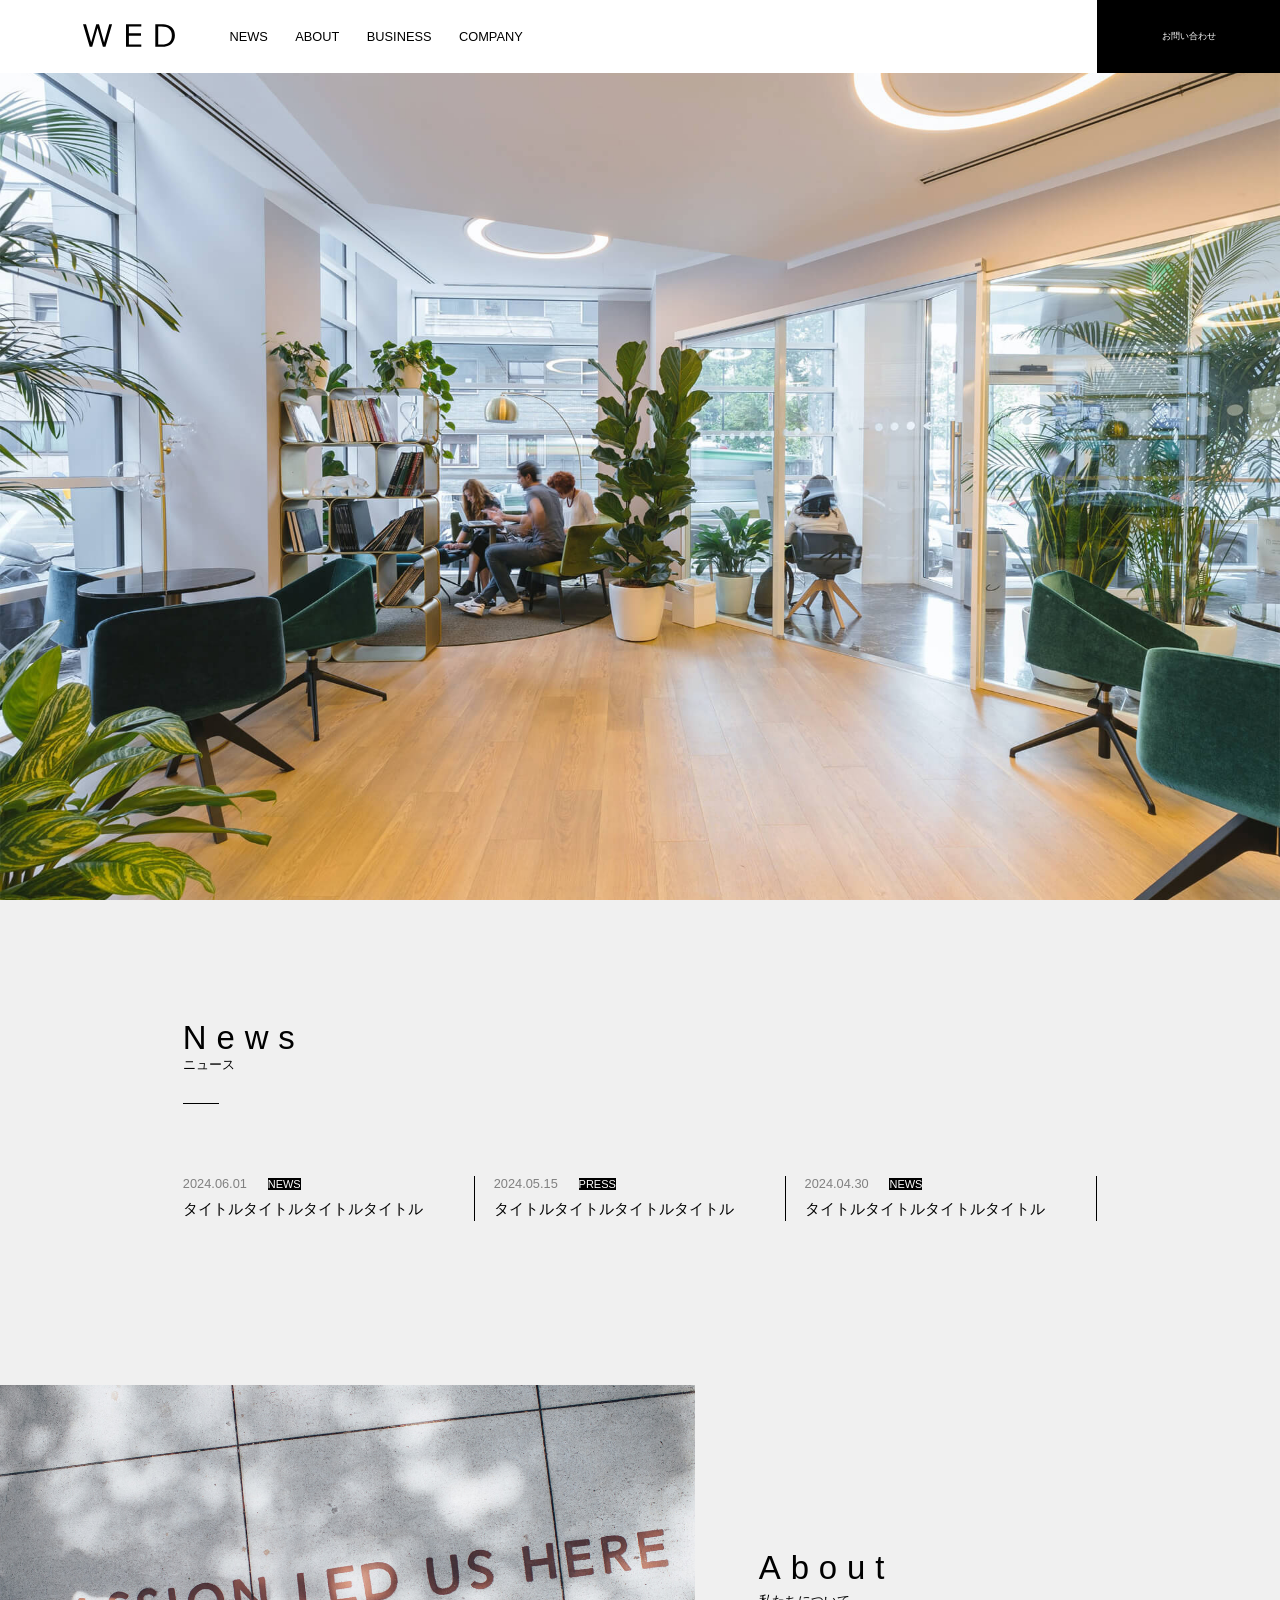
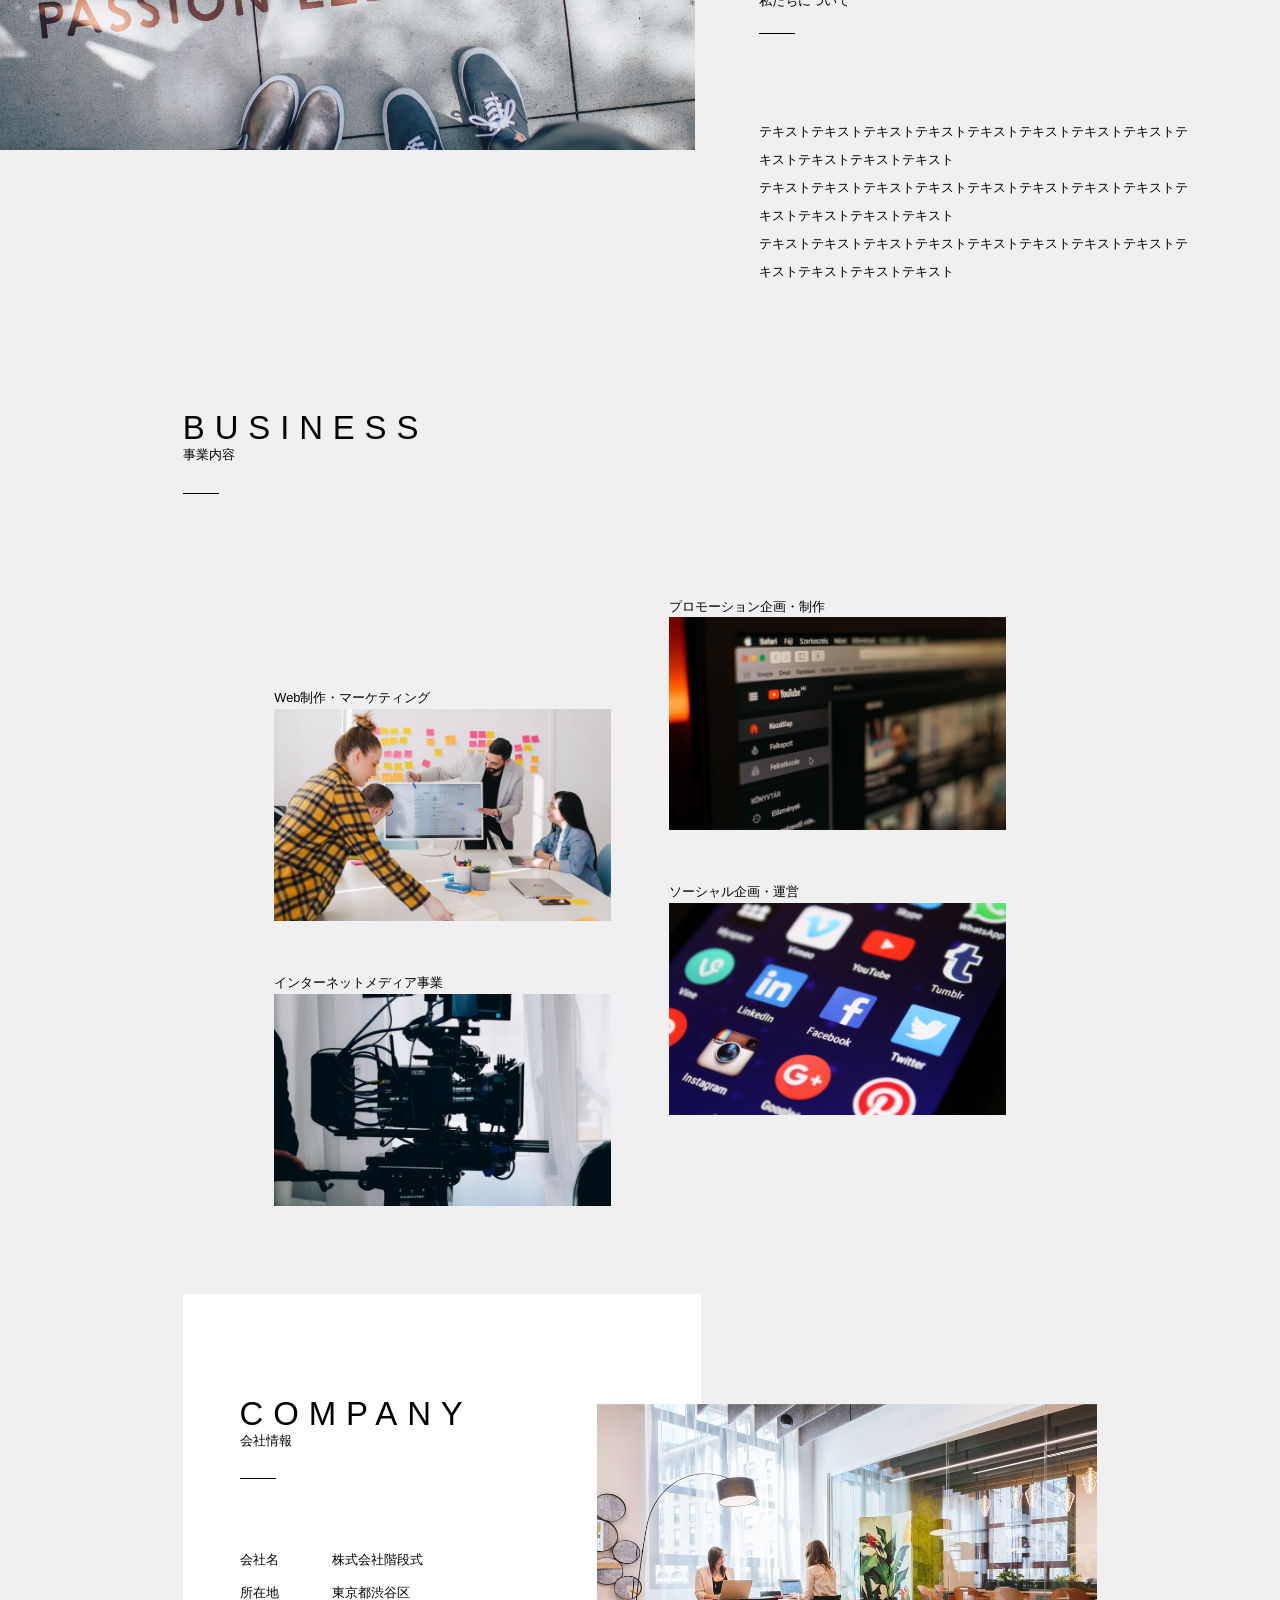
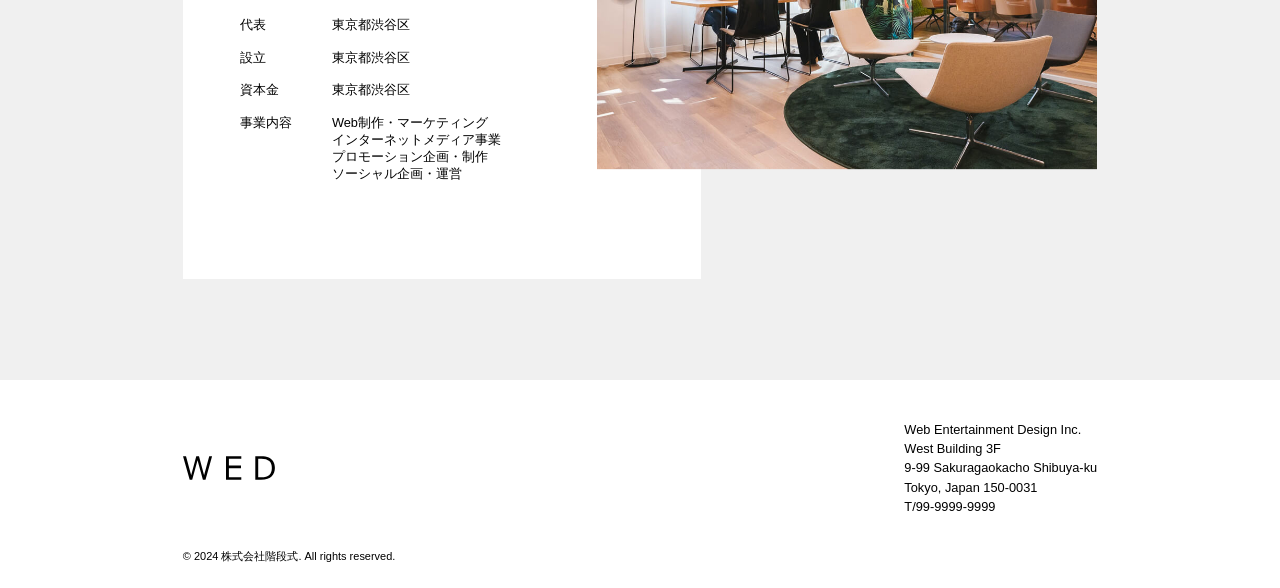
==== index.html @ 24667e14 "Initial commit: WordPress theme Code_Jump_Office_Kaidan Co-Authored-By: Claude Sonnet 4.6 <noreply@a" ====
<!doctype html>
<html lang="ja">
  <head>
    <meta charset="UTF-8" />
    <meta name="viewport" content="width=device-width, initial-scale=1.0" />
    <title>オフィス　階段式</title>
    <link rel="stylesheet" href="css/reset.css" />
    <link rel="stylesheet" href="css/style.css" />
    <link rel="stylesheet" href="css/work.css" />
  </head>
  <body>
    <header class="header_area">
      <h1 class="header_logo">
        <img src="img/logo.svg" alt="ロゴ" />
      </h1>
      <nav class="header_nav">
        <ul class="header_list">
          <li class="header_item"><a href="#" class="header_link">NEWS</a></li>
          <li class="header_item"><a href="#" class="header_link">ABOUT</a></li>
          <li class="header_item"><a href="#" class="header_link">BUSINESS</a></li>
          <li class="header_item"><a href="#" class="header_link">COMPANY</a></li>
        </ul>
      </nav>
      <!-- お問い合わせ -->
      <a href="#" class="header_button">お問い合わせ</a>
    </header>
    <!-- ===============================================
     メインビジュアル
     =============================================== -->
    <section class="mainvisual_area">
      <img src="img/mainvisual.jpg" alt="オフィスの画像" />
    </section>
    <!-- ===============================================
     ニュースエリア
     =============================================== -->
    <main>
      <section class="news_area">
        <h2 class="title">News</h2>
        <p class="subTitle">ニュース</p>
        <ul class="news_list">
          <li class="news_item">
            <a href="#" class="news_link">
              <time datetime="2024-06-01" class="news_date">2024.06.01</time>
              <span class="news_category">NEWS</span>
              <p class="news_text">タイトルタイトルタイトルタイトル</p>
            </a>
          </li>
          <li class="news_item">
            <a href="#" class="news_link">
              <time datetime="2024-05-15" class="news_date">2024.05.15</time>
              <span class="news_category">PRESS</span>
              <p class="news_text">タイトルタイトルタイトルタイトル</p>
            </a>
          </li>
          <li class="news_item">
            <a href="#" class="news_link">
              <time datetime="2024-04-30" class="news_date">2024.04.30</time>
              <span class="news_category">NEWS</span>
              <p class="news_text">タイトルタイトルタイトルタイトル</p>
            </a>
          </li>
        </ul>
      </section>

      <!-- ===============================================
      ABOUT
      =============================================== -->
      <section class="about_area">
        <img src="img/about.jpg" alt="地面に靴" />
        <div class="about_textArea">
          <h2 class="title">About</h2>
          <p class="subTitle">私たちについて</p>
          <p>テキストテキストテキストテキストテキストテキストテキストテキストテキストテキストテキストテキスト</p>

          <p>テキストテキストテキストテキストテキストテキストテキストテキストテキストテキストテキストテキスト</p>

          <p>テキストテキストテキストテキストテキストテキストテキストテキストテキストテキストテキストテキスト</p>
        </div>
      </section>
      <!-- ===============================================
      BUSINESS
      =============================================== -->
      <section class="business_area">
        <h2 class="title">BUSINESS</h2>
        <p class="subTitle">事業内容</p>
        <div class="business_list">
          <div class="business_item">
            <p class="business_name">Web制作・マーケティング</p>
            <img class="business_img" src="img/business1.jpg" alt="事業内容の画像" />
          </div>
          <div class="business_item">
            <p class="business_name">プロモーション企画・制作</p>
            <img class="business_img" src="img/business2.jpg" alt="事業内容の画像" />
          </div>

          <div class="business_item">
            <p class="business_name">インターネットメディア事業</p>
            <img class="business_img" src="img/business3.jpg" alt="事業内容の画像" />
          </div>

          <div class="business_item">
            <p class="business_name">ソーシャル企画・運営</p>
            <img class="business_img" src="img/business4.jpg" alt="事業内容の画像" />
          </div>
        </div>
      </section>

      <!-- ===============================================
       COMPANY
       =============================================== -->
      <section class="company_area">
        <!-- 会社情報 -->
        <div class="company_info">
          <h2 class="title">COMPANY</h2>
          <p class="subTitle">会社情報</p>
          <dl class="company_wrapper">
            <dt class="company_title">会社名</dt>
            <dd class="company_detail">株式会社階段式</dd>
            <dt class="company_title">所在地</dt>
            <dd class="company_detail">東京都渋谷区</dd>
            <dt class="company_title">代表</dt>
            <dd class="company_detail">東京都渋谷区</dd>
            <dt class="company_title">設立</dt>
            <dd class="company_detail">東京都渋谷区</dd>
            <dt class="company_title">資本金</dt>
            <dd class="company_detail">東京都渋谷区</dd>
            <dt class="company_title">事業内容</dt>
            <dd class="company_detail">Web制作・マーケティング<br />インターネットメディア事業<br />プロモーション企画・制作<br />ソーシャル企画・運営</dd>
          </dl>
          <img class="company_img" src="img/company.jpg" alt="会社の画像" />
        </div>
      </section>
    </main>
    <!-- ===============================================
       フッター
       =============================================== -->
    <footer class="footer_area">
      <div class="footer_wrapper">
        <img class="footer_logo" src="img/logo.svg" alt="ロゴ" />
        <div class="footer_text">Web Entertainment Design Inc.<br />West Building 3F<br />9-99 Sakuragaokacho Shibuya-ku<br />Tokyo, Japan 150-0031<br />T/99-9999-9999</div>
      </div>
      <p class="copyright">© 2024 株式会社階段式. All rights reserved.</p>
    </footer>
  </body>
</html>
---- css/style.css ----
/*
Theme Name: 
*/

html {
  font-size: calc(10 / 1400 * 100vw);
  /* 画面幅1280pxで10px*/
}
:root {
}
/* 
Regular 400
Medium 500
SemiBold 600
Bold 700
ExtraBold 800
*/
img {
  width: 100%;
  object-fit: cover;
}

.sp_only {
  display: none;
}
/* <!-- メインビジュアルここから --> */
.ar_main_img {
  height: 37rem;
  object-fit: cover;
}
/* <!-- メインビジュアルここまで --> */
@media screen and (max-width: 699.98px) {
  html {
    font-size: calc(10 / 375 * 100vw);
    /* 画面幅375pxで10px*/
  }
  /* <!-- メインビジュアルここから --> */
  .ar_main_img {
    margin-top: 8rem;
    height: 15rem;
  }
  /* <!-- メインビジュアルここまで --> */
  .sp_only {
    display: block;
  }
}
---- css/work.css ----
:root {
  color: black;
  background-color: #f0f0f0;
  --header-height: 8rem;
  --side-width: 20rem;
  font-family: Meiryo, sans-serif;
}

/* ┌─────────────────────────────────────────┐
   │ header                        │
   └─────────────────────────────────────────┘ */

.header_area {
  height: var(--header-height);
  width: 100%;
  background-color: white;

  display: flex;
  align-items: center;
  padding-left: 9.1rem;
}

.header_logo {
  width: 10rem;
  height: auto;
  margin-right: 6rem;
}

.header_list {
  display: flex;
  justify-content: center;
  align-items: center;
  gap: 3rem;
}

.header_link {
  color: black;
  font-size: 1.4rem;
}

/* お問い合わせ */
.header_button {
  width: 20rem;
  height: 100%;
  background-color: black;
  color: white;
  margin-left: auto;

  display: flex;
  justify-content: center;
  align-items: center;
}

/* ┌─────────────────────────────────────────┐
   │ メインビジュアル               │
   └─────────────────────────────────────────┘ */

.mainvisual_area {
  width: 100%;
  height: calc(100vh - var(--header-height));
}

.mainvisual_area img {
  width: 100%;
  height: 100%;
  object-fit: cover;
}

/* ┌─────────────────────────────────────────┐
   │ ニュースエリア                       　　 │
   └─────────────────────────────────────────┘ */

.news_area {
  width: calc(100% - var(--side-width) * 2);
  height: 40rem;
  margin: 0 auto;
}

.title {
  margin-top: 13rem;
  font-size: 3.6rem;
  letter-spacing: 1.08rem;
}

/* サブタイトル・ニュース */
.subTitle {
  font-size: 1.4rem;
  color: black;
  margin-bottom: 8em;

  position: relative;
}

.subTitle::before {
  content: "";
  position: absolute;
  top: 5rem;
  left: 0;

  width: 4rem;
  height: 0.1rem;
  background-color: black;
}

.news_list {
  display: flex;
  justify-content: space-between;
  gap: 2rem;
}

.news_item {
  flex: 1;
  border-right: 0.1rem solid black;
}

.news_link {
  display: block;
  text-decoration: none;
  color: inherit;
}

.news_date {
  font-size: 1.4rem;
  color: gray;
}

.news_category {
  display: inline-block;
  margin: 0 0 1rem 2rem;

  background-color: black;
  font-size: 1.2rem;
  color: white;
}

.news_text {
  font-size: 1.6rem;
  line-height: 1.5;
  color: black;
}

/* ┌─────────────────────────────────────────┐
   │ ABOUTエリア                        │
   └─────────────────────────────────────────┘ */

.about_area {
  width: 100%;
  padding-right: 9.7rem;
  display: flex;
  justify-content: flex-start;
  gap: 7rem;
  margin-bottom: 13.4rem;
}

.about_area img {
  width: 76rem;
  height: 40rem;
  object-fit: cover;
}

.about_textArea {
  padding-top: 5rem;
  width: 47.3rem;
}

.about_textArea p {
  font-size: 1.4rem;
  line-height: 2.2;
}

/* ┌─────────────────────────────────────────┐
   │ Businessエリア                        │
   └─────────────────────────────────────────┘ */

.business_area {
  width: calc(100% - var(--side-width) * 2);
  margin: 0 auto;
  margin-bottom: 22rem;
}

.business_list {
  display: flex;
  justify-content: center;
  flex-wrap: wrap;
  margin-top: 14.4rem;
  column-gap: 6.4rem;
  row-gap: 8rem;
}

.business_item {
  width: 36.8rem;
  height: 23.2rem;
}

.business_item:nth-child(1),
.business_item:nth-child(3) {
  padding-top: 10rem;
}

.business_name {
  font-size: 1.4rem;

  line-height: 1.71;
}

.business_img {
  width: 36.8rem;
  height: 23.2rem;
  object-fit: cover;
}

/* ┌─────────────────────────────────────────┐
   │ COMPANY                     │
   └─────────────────────────────────────────┘ */
.company_area {
  width: calc(100% - var(--side-width) * 2);
  margin: 0 auto;
  padding-bottom: 11rem;
}

.company_info {
  width: 56.7rem;
  height: 64rem;
  background-color: white;

  padding-left: 6.2rem;

  position: relative;
}

.company_area .title {
  padding-top: 11rem;
}

.company_wrapper {
  display: flex;
  align-content: center;
  justify-content: flex-start;

  flex-wrap: wrap;
  row-gap: 1.7rem;
  font-size: 1.4rem;
}

.company_title {
  width: 20%;
}
.company_detail {
  width: 80%;
}

.company_img {
  width: 54.7rem;
  height: 40rem;

  position: absolute;
  top: 50%;

  transform: translateY(-50%);
  right: -43.3rem;
}

/* ┌─────────────────────────────────────────┐
   │ フッター                        │
   └─────────────────────────────────────────┘ */

.footer_area {
  width: 100%;
  padding: 4.4rem var(--side-width) 0;

  background-color: white;
}

.footer_wrapper {
  display: flex;
  justify-content: space-between;
  align-items: center;

  margin-bottom: 3.3rem;
}

.footer_logo {
  width: 10.1rem;
  height: 2.6rem;
}

.footer_text {
  font-size: 1.4rem;
  line-height: 1.5;
  color: #000000;
}

.copyright {
  font-size: 1.2rem;
  color: #000000;
  line-height: 2;
  padding-bottom: 2.2rem;
}
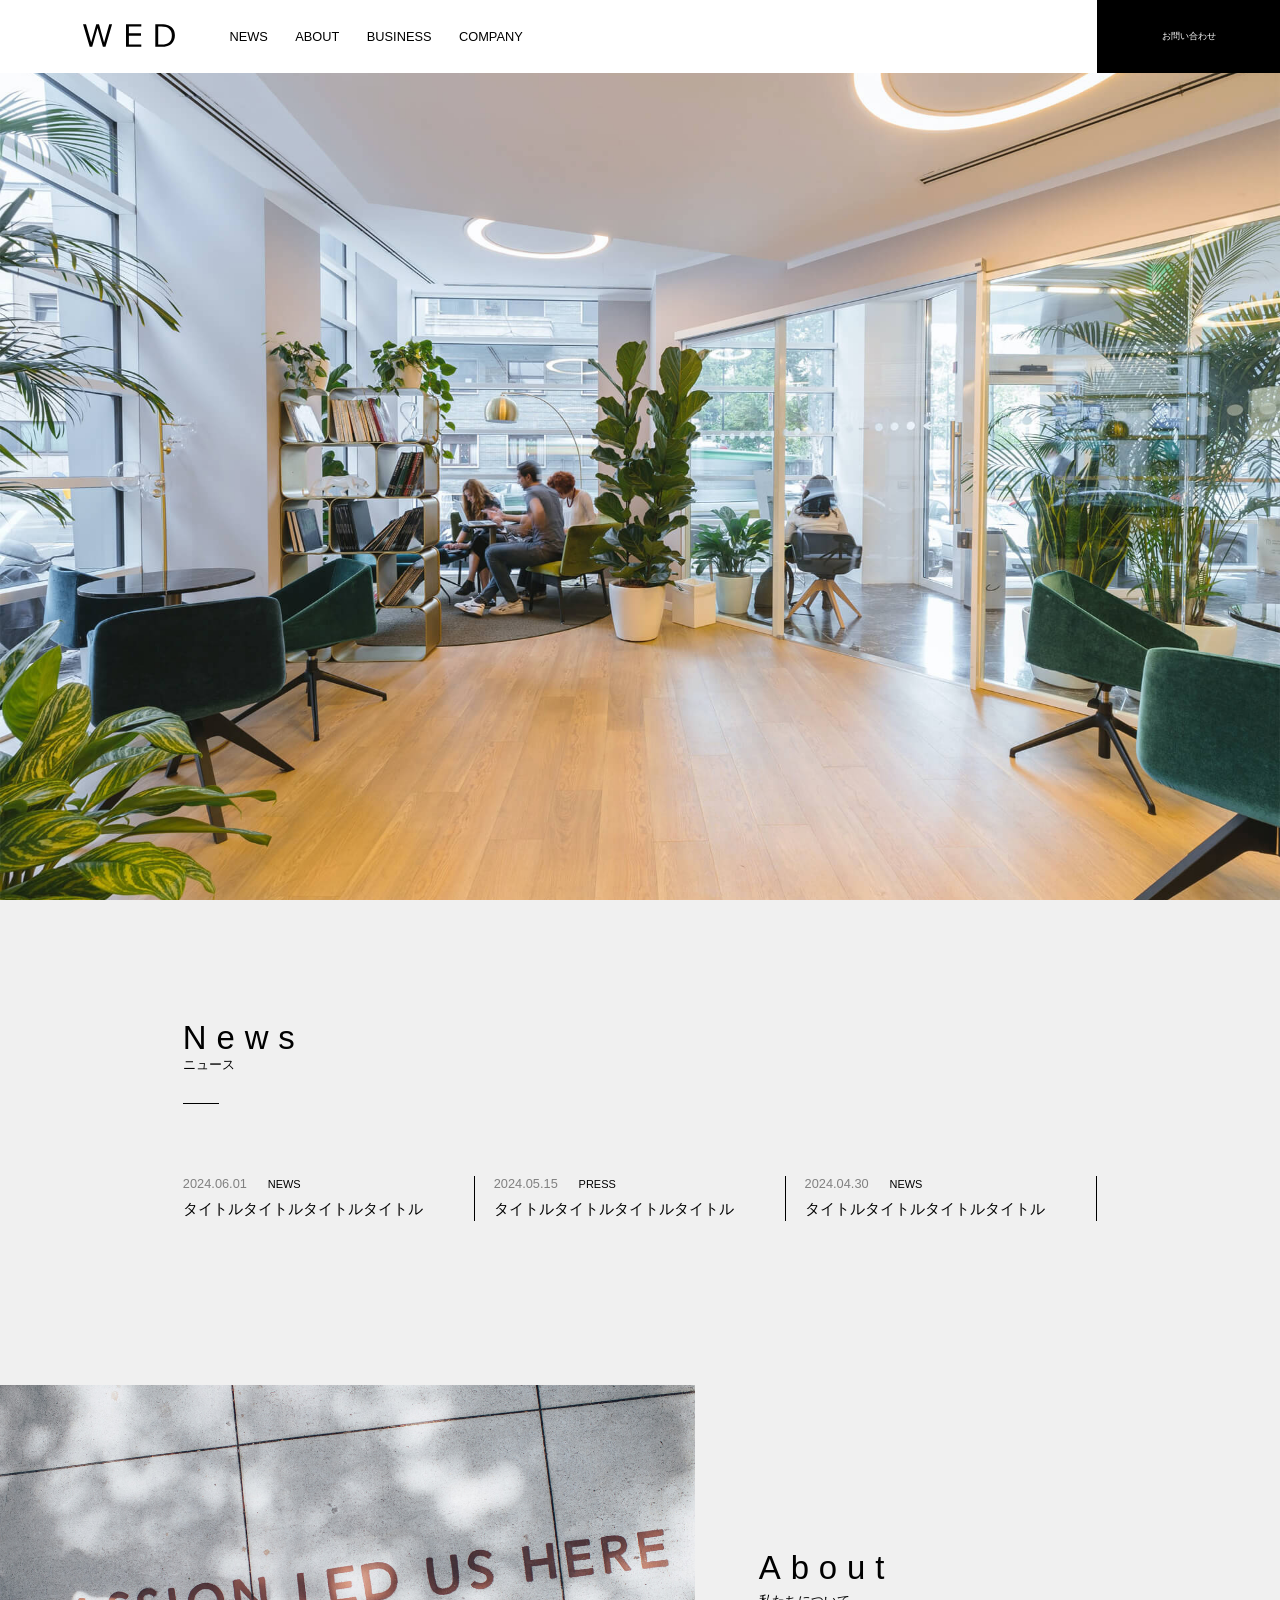
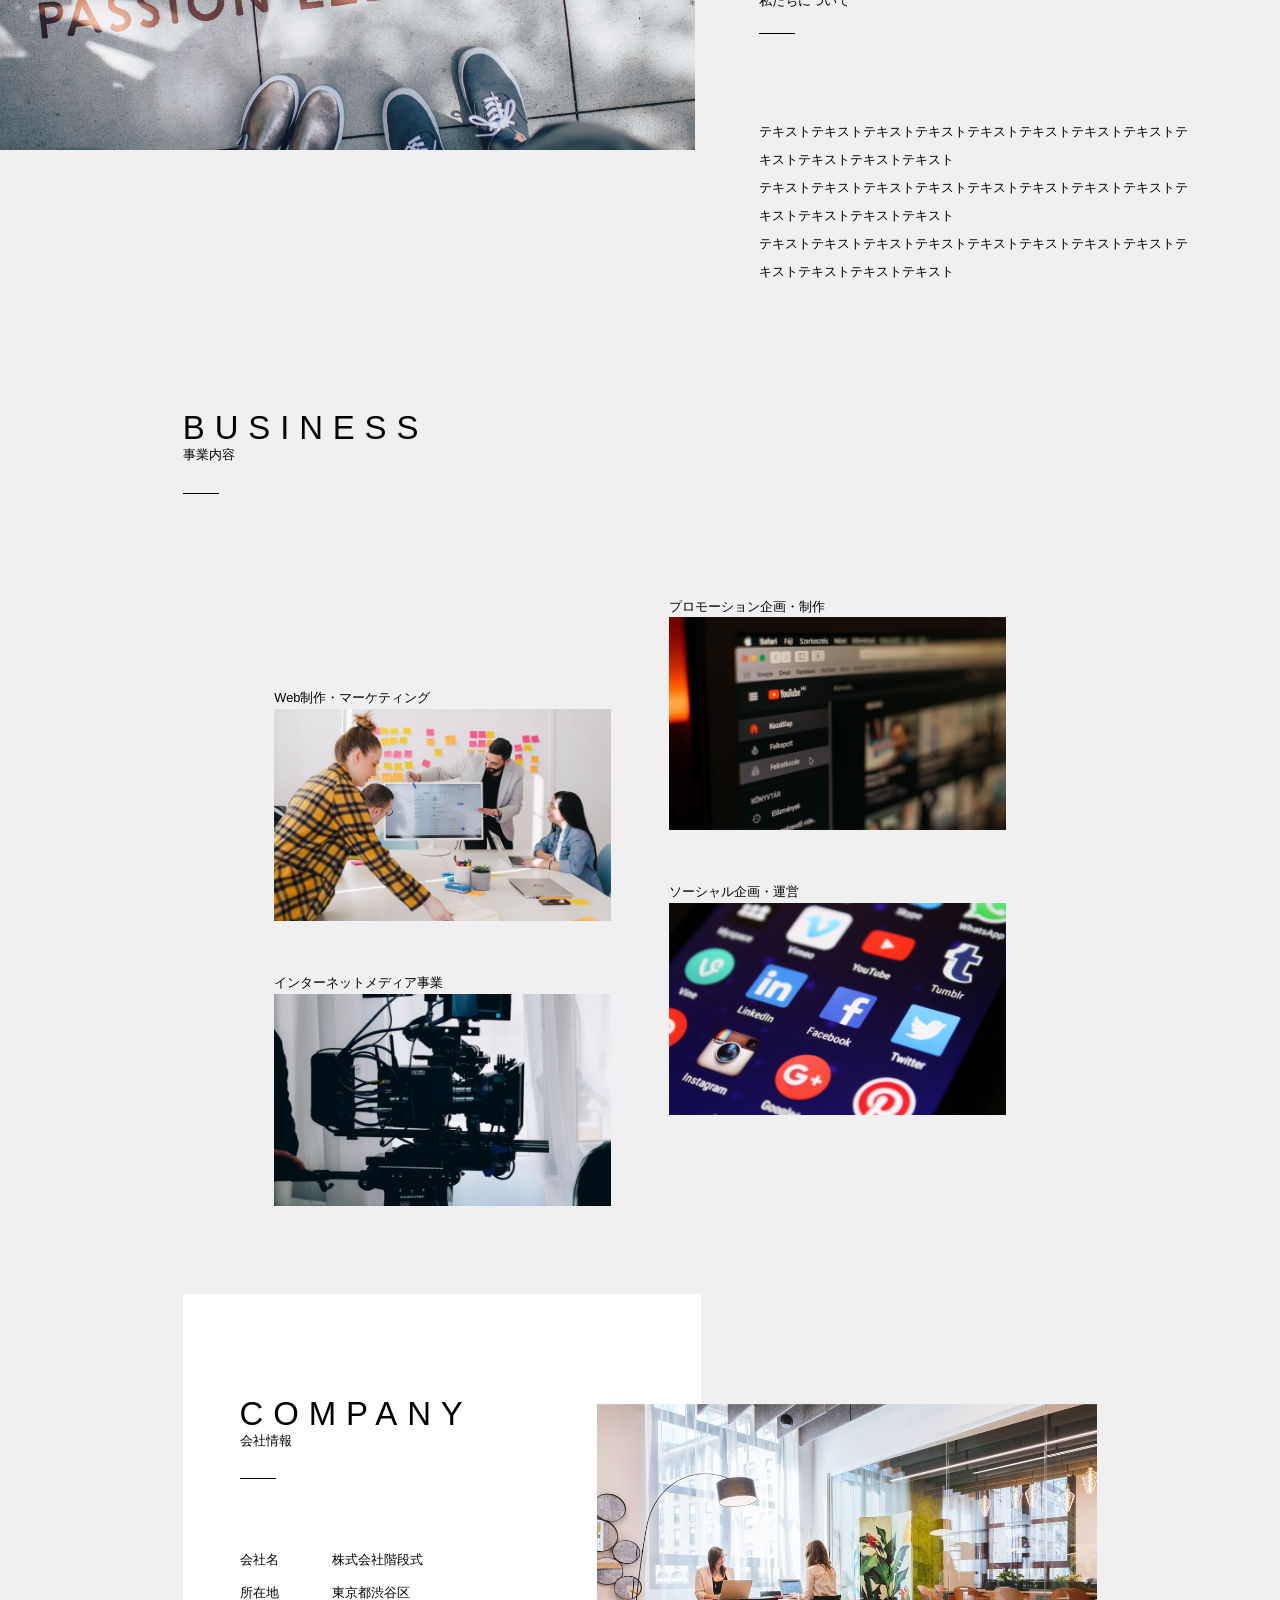
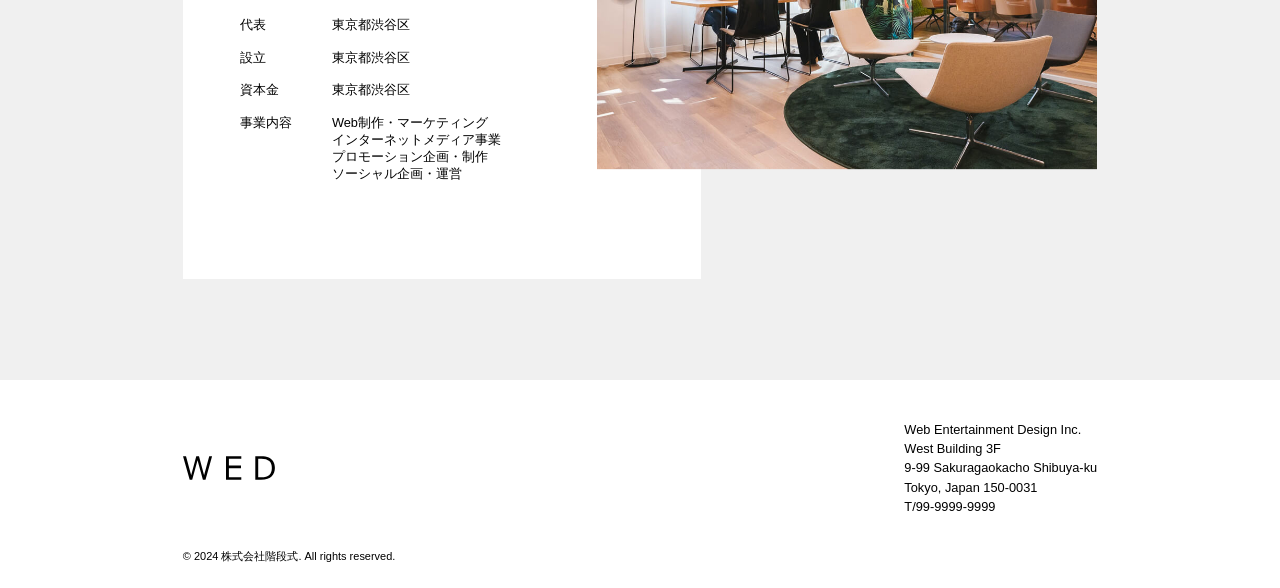
==== commit 13cf6f54: "update" ====
--- a/index.html
+++ b/index.html
@@ -37,6 +37,8 @@
       <section class="news_area">
         <h2 class="title">News</h2>
         <p class="subTitle">ニュース</p>
+        
+        <!-- ワードプレス化対処 -->
         <ul class="news_list">
           <li class="news_item">
             <a href="#" class="news_link">
--- a/css/work.css
+++ b/css/work.css
@@ -128,8 +128,11 @@
   display: inline-block;
   margin: 0 0 1rem 2rem;
 
+  font-size: 1.2rem;
+}
+
+.news_category a {
   background-color: black;
-  font-size: 1.2rem;
   color: white;
 }
 
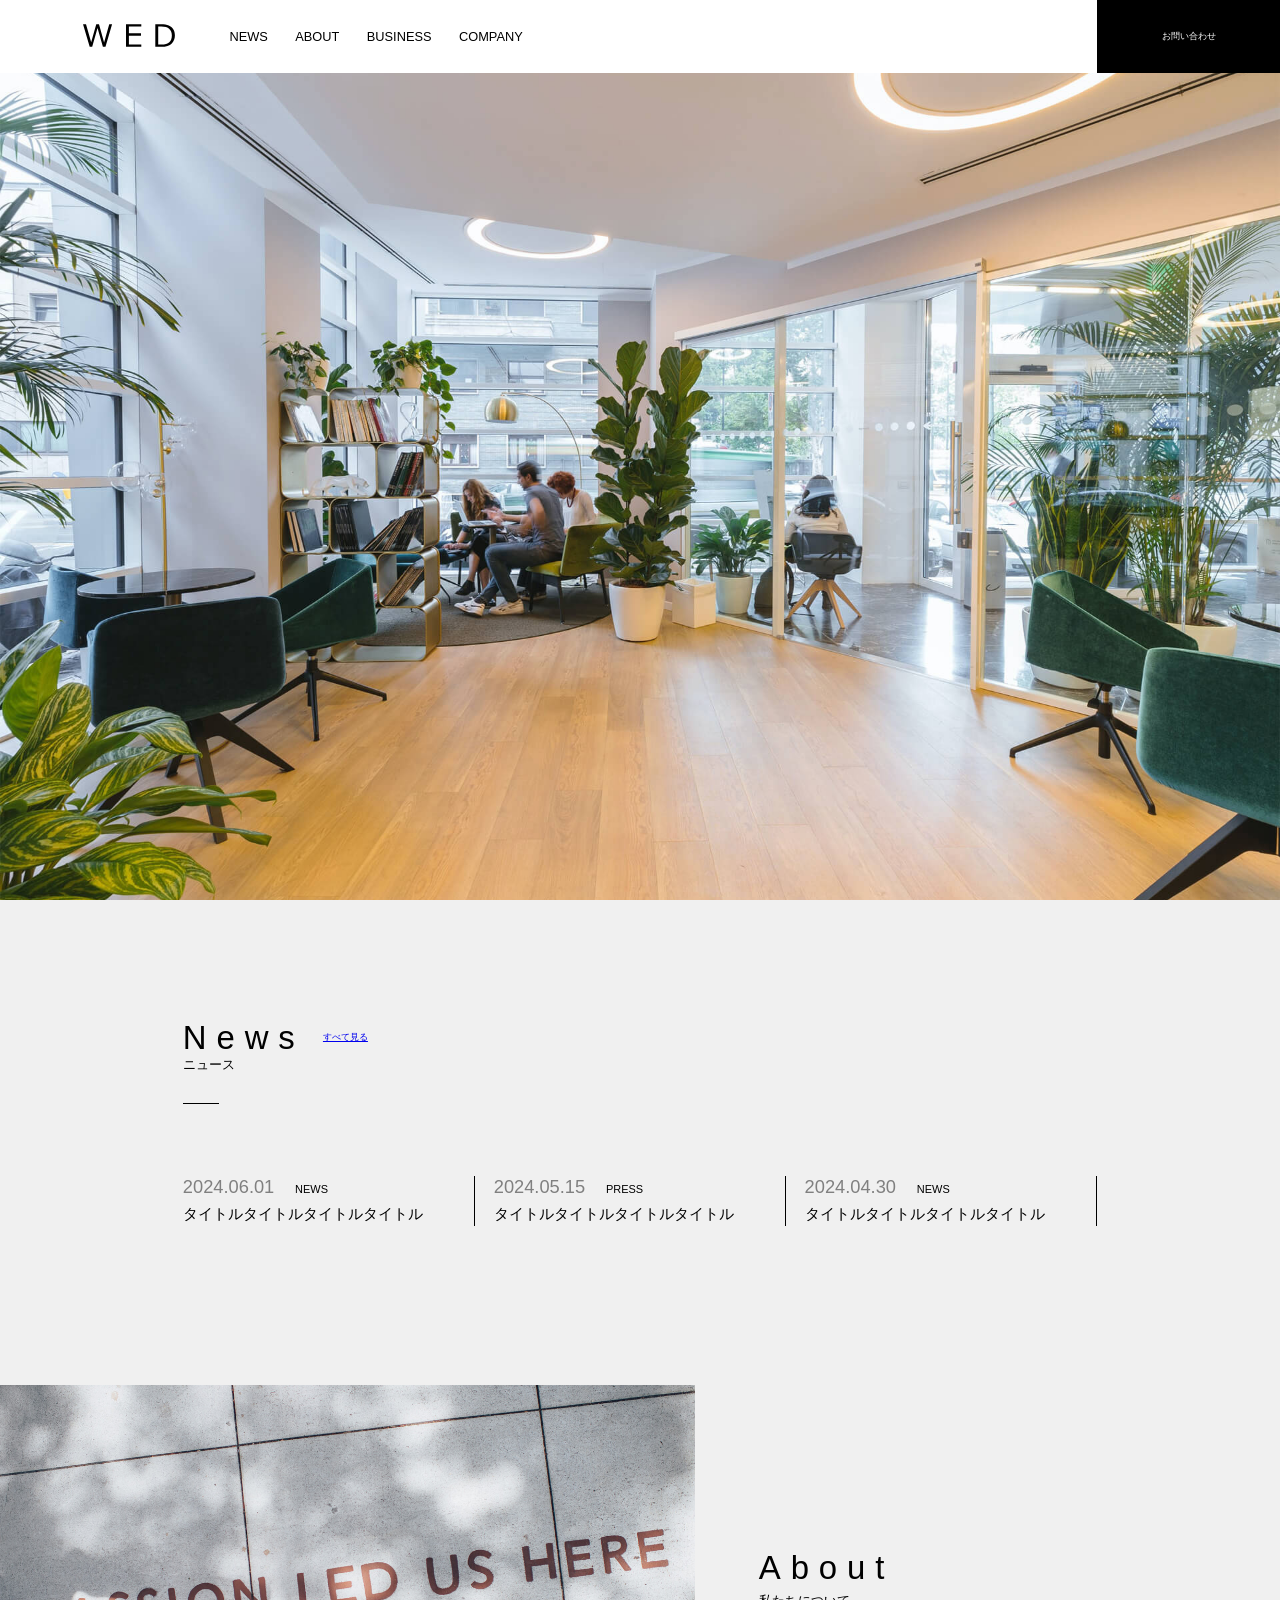
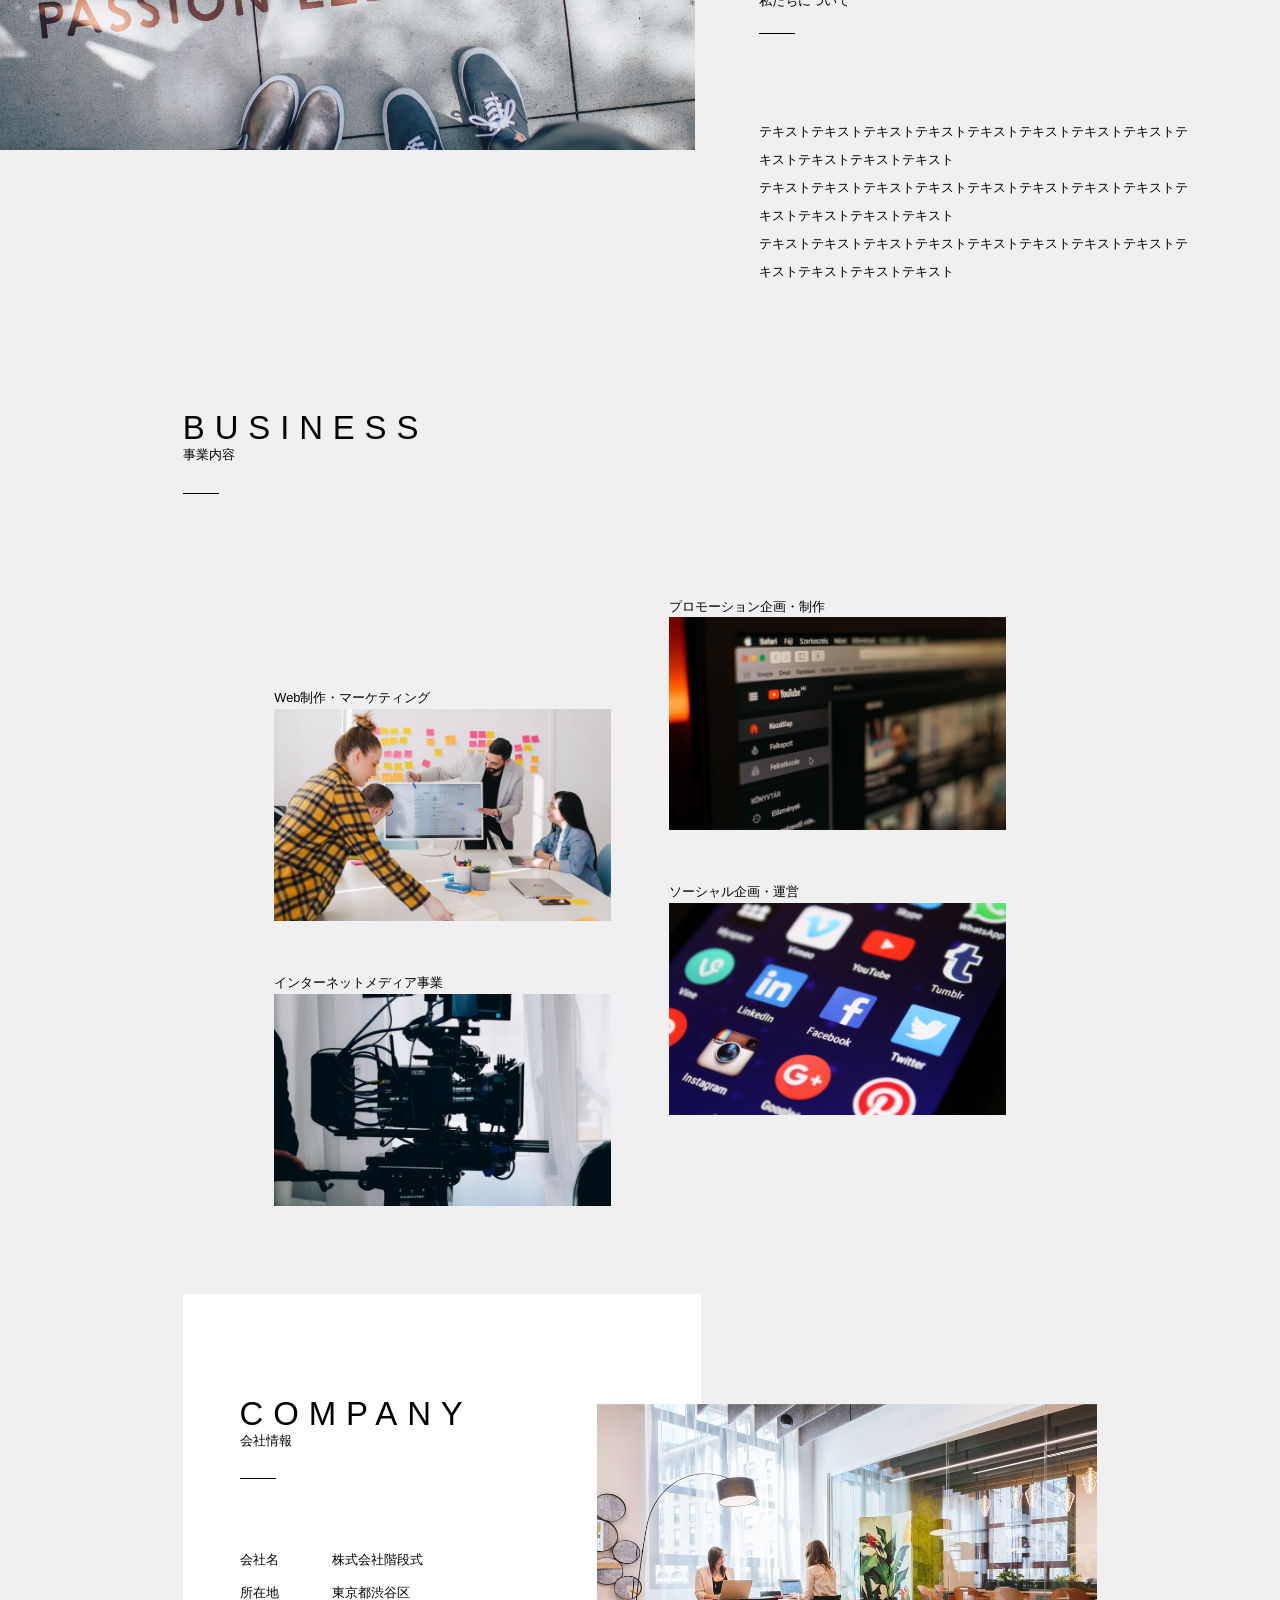
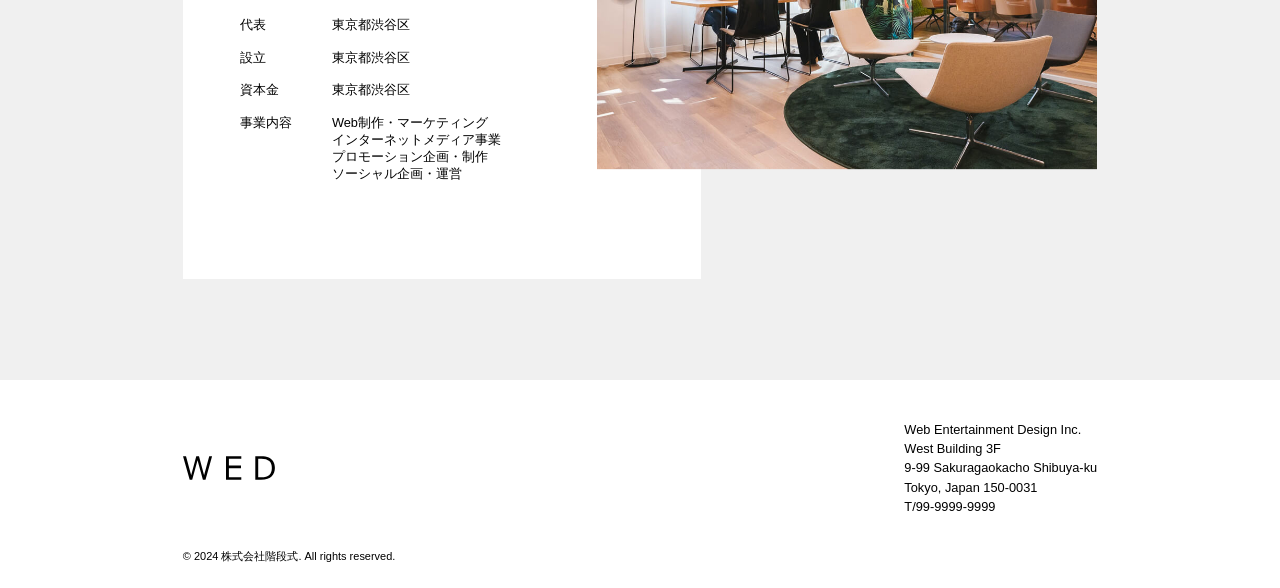
==== commit c6cb147c: "update" ====
--- a/index.html
+++ b/index.html
@@ -35,10 +35,12 @@
      =============================================== -->
     <main>
       <section class="news_area">
-        <h2 class="title">News</h2>
+        <!-- 【flex】titleとlineupを横並びにする -->
+        <div class="news_flex">
+          <h2 class="title_main">News</h2>
+          <a href="news.html" class="news_lineUp">すべて見る</a>
+        </div>
         <p class="subTitle">ニュース</p>
-        
-        <!-- ワードプレス化対処 -->
         <ul class="news_list">
           <li class="news_item">
             <a href="#" class="news_link">
--- a/css/work.css
+++ b/css/work.css
@@ -76,10 +76,22 @@
   margin: 0 auto;
 }
 
-.title {
+.news_flex {
   margin-top: 13rem;
+
+  display: flex;
+  align-items: center;
+  justify-content: flex-start;
+  gap: 2rem;
+}
+
+.title_main {
   font-size: 3.6rem;
   letter-spacing: 1.08rem;
+}
+
+.news_lineUp {
+  text-decoration: underline;
 }
 
 /* サブタイトル・ニュース */
@@ -120,8 +132,10 @@
 }
 
 .news_date {
-  font-size: 1.4rem;
+  font-size: 2rem;
   color: gray;
+
+  position: relative;
 }
 
 .news_category {
@@ -132,8 +146,9 @@
 }
 
 .news_category a {
+  font-size: 2rem;
+  color: white;
   background-color: black;
-  color: white;
 }
 
 .news_text {
@@ -153,6 +168,11 @@
   justify-content: flex-start;
   gap: 7rem;
   margin-bottom: 13.4rem;
+}
+.title {
+  margin-top: 13rem;
+  font-size: 3.6rem;
+  letter-spacing: 1.08rem;
 }
 
 .about_area img {
@@ -299,3 +319,83 @@
   line-height: 2;
   padding-bottom: 2.2rem;
 }
+
+/* ┌─────────────────────────────────────────┐
+   │ ラインナップ                        │
+   └─────────────────────────────────────────┘ */
+
+.lineup_area {
+  height: 70rem;
+  padding-top: 10rem;
+  padding-left: 20rem;
+  padding-right: 20rem;
+}
+
+.lineup_title {
+  font-size: 3.6rem;
+}
+
+.lineup_subTitle {
+}
+/* 【flex】ニュース一覧を縦に並べる */
+
+.lineup_list {
+  margin-top: 3rem;
+
+  display: flex;
+  flex-direction: column;
+  gap: 5rem;
+}
+
+.lineup_item {
+  font-size: 1.5rem;
+  height: 6rem;
+  border-bottom: 0.1rem solid grey;
+}
+
+.lineup_date {
+}
+
+.lineup_category {
+  margin-left: 2rem;
+  background-color: black;
+  color: white;
+}
+
+.lineup_text {
+}
+/* ┌─────────────────────────────────────────┐
+   │ タブ遷移（アニメーション）                       │
+   └─────────────────────────────────────────┘ */
+.tab_list {
+  position: relative; /* ← 線の基準点にする */
+  display: flex;
+  border-bottom: 1px solid #ccc;
+}
+
+.tab_btn {
+  padding: 12px 24px;
+  background: none;
+  border: none;
+  cursor: pointer;
+  font-size: 14px;
+}
+
+/* 動く線 */
+.tab_line {
+  position: absolute;
+  bottom: 0;
+  height: 2px;
+  background: #000;
+  transition:
+    left 0.3s ease,
+    width 0.3s ease; /* ← これが「スライド」の正体 */
+}
+
+/* 非表示のコンテンツ */
+.tab_content {
+  display: none;
+}
+.tab_content.is-show {
+  display: block;
+}
